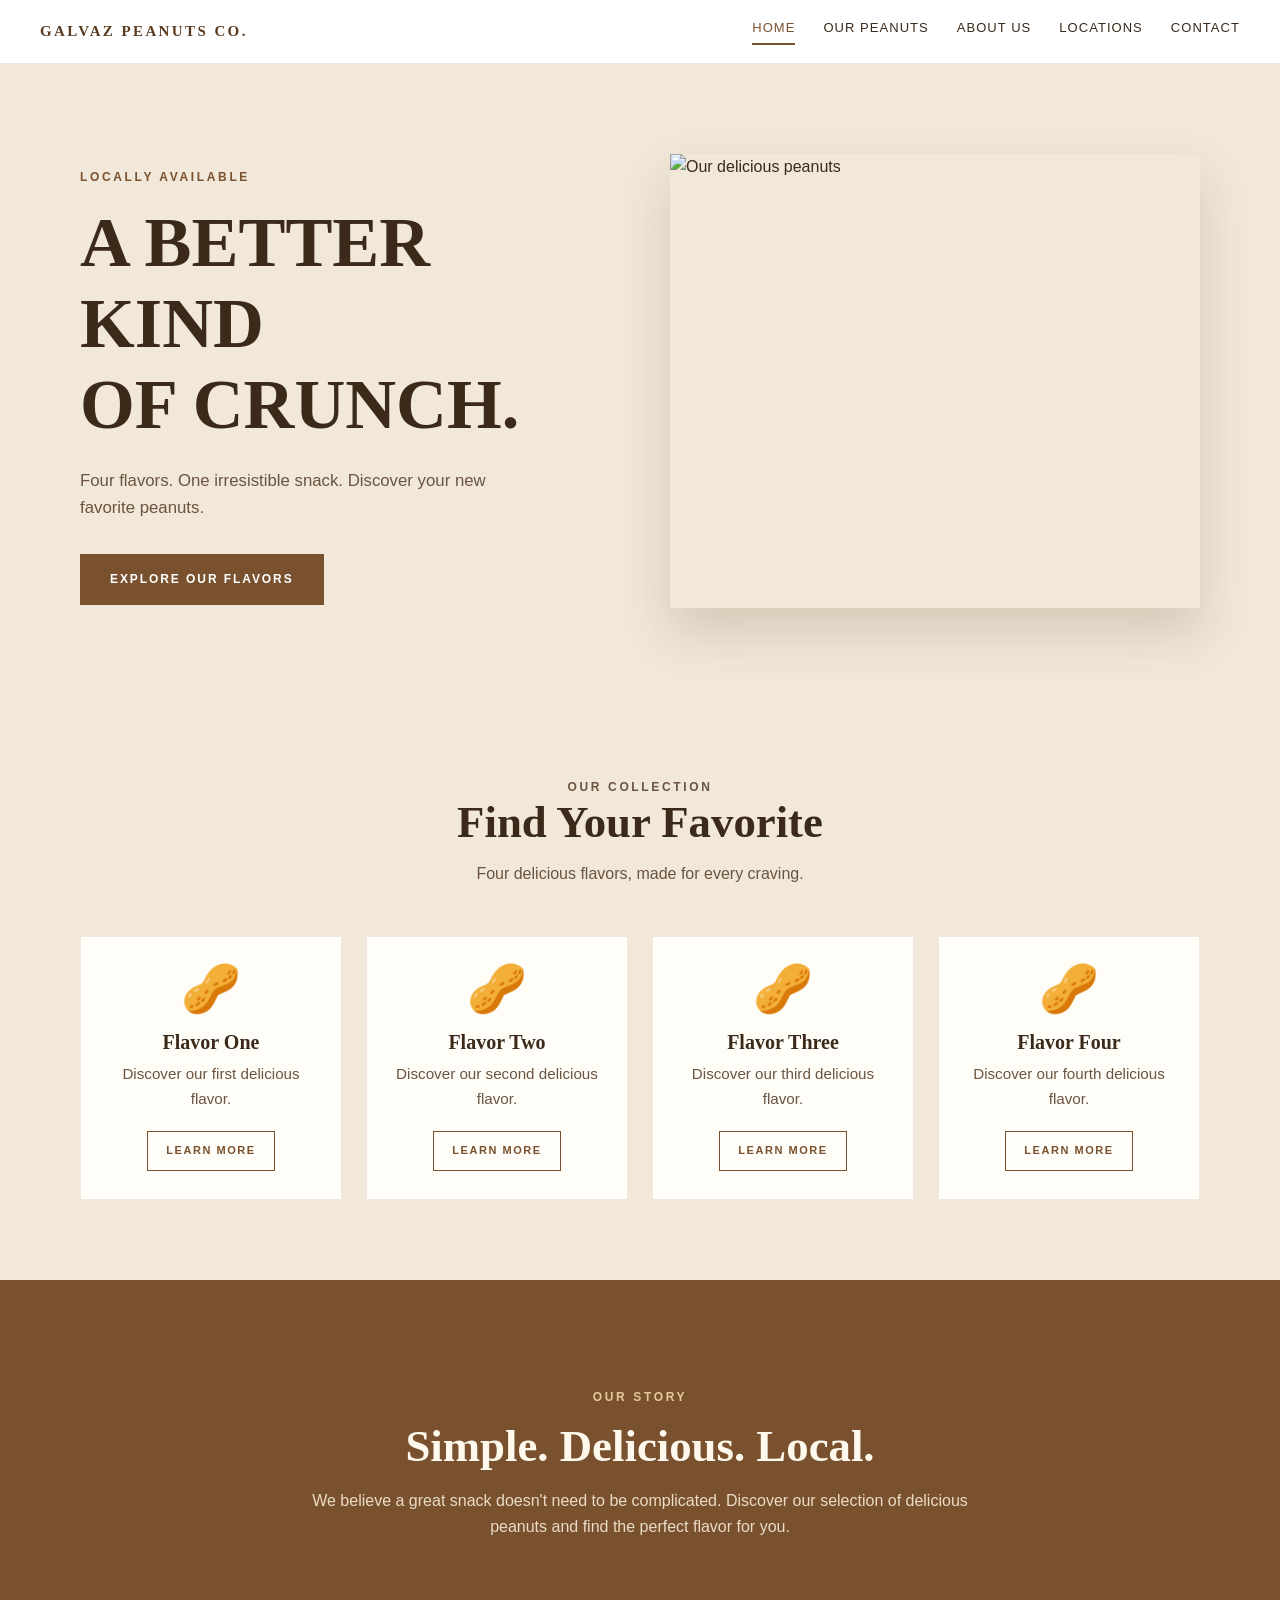
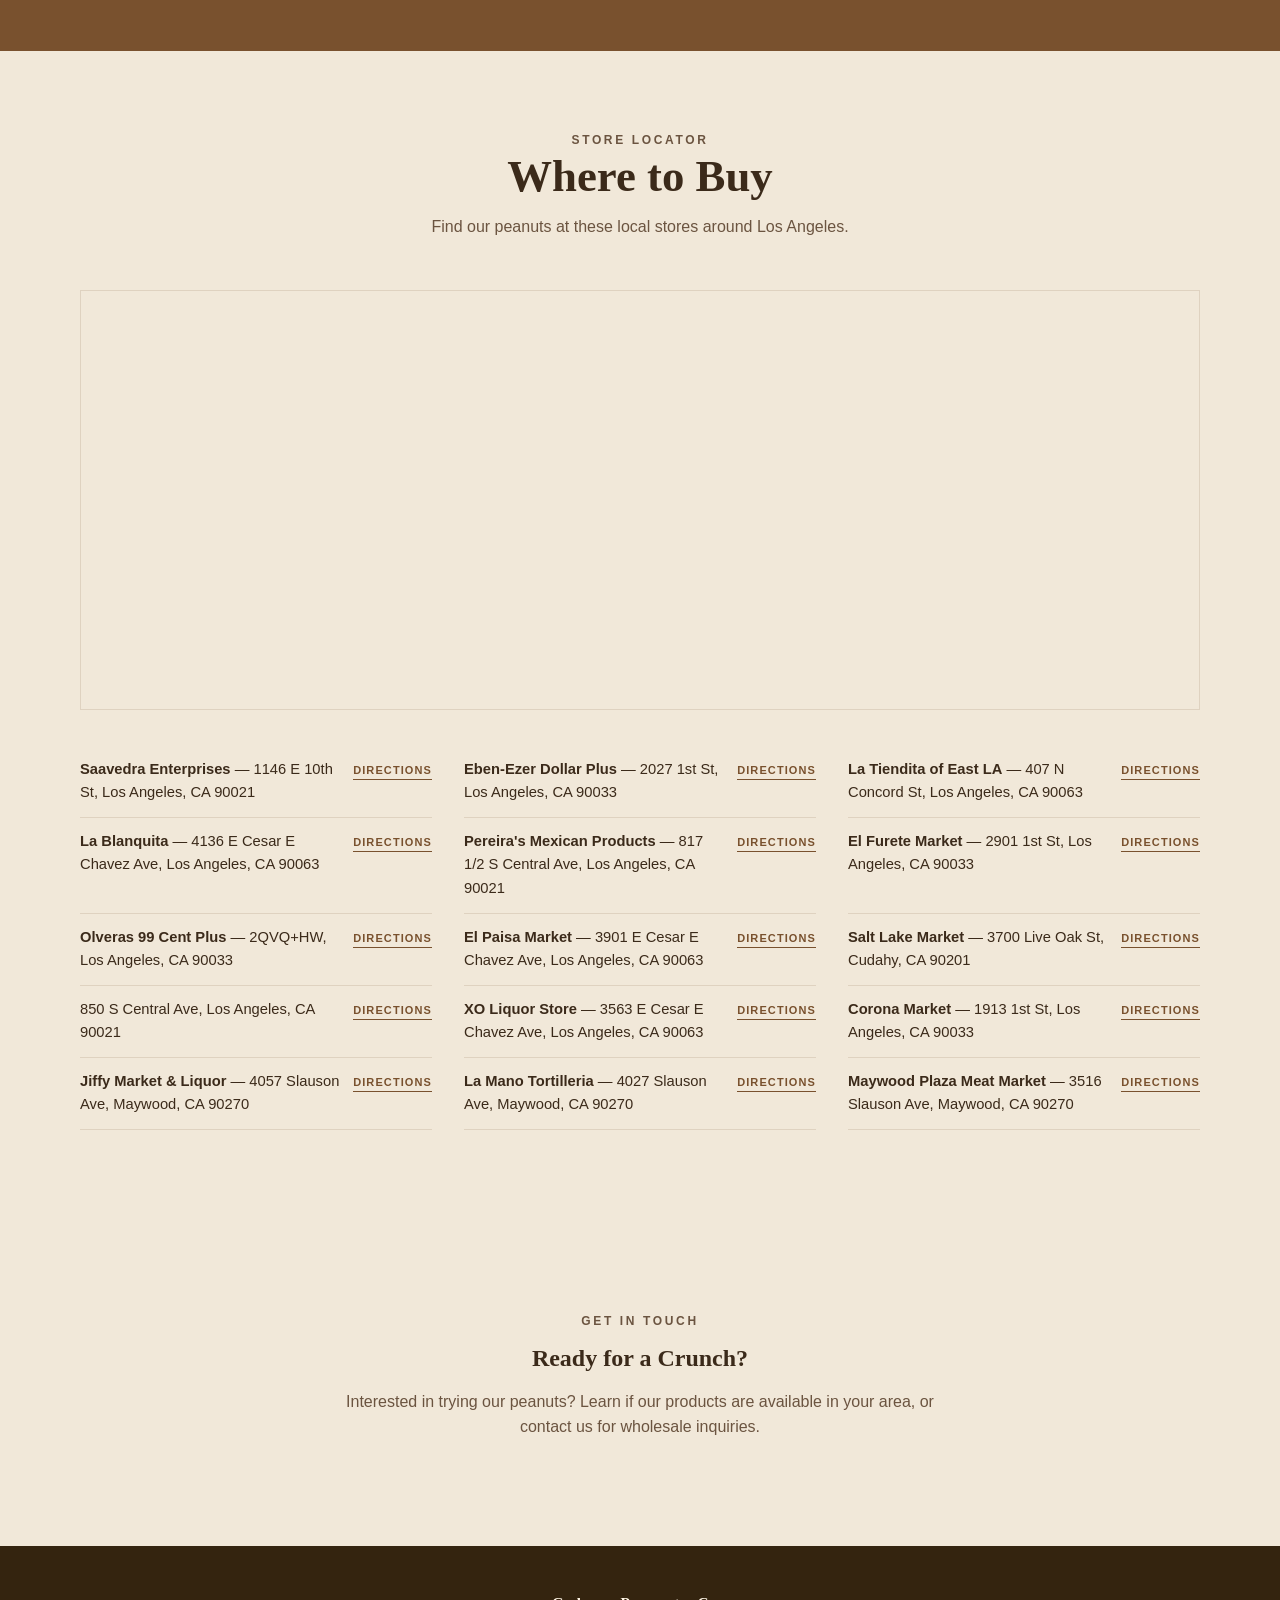
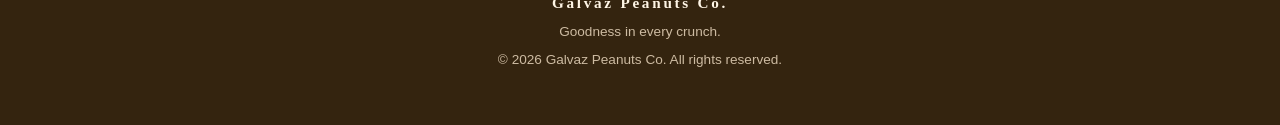
==== index.html @ 505f944d "Files for the blueprint of the web" ====
<!DOCTYPE html>
<html lang="en">

<head>
    <meta charset="UTF-8">
    <meta name="viewport" content="width=device-width, initial-scale=1.0">

    <title>Galvaz Peanuts Co. | Fresh & Delicious</title>

    <link rel="stylesheet" href="style.css">

    <!-- Leaflet: free map library, no API key needed -->
    <link rel="stylesheet" href="https://unpkg.com/leaflet@1.9.4/dist/leaflet.css">
    <script src="https://unpkg.com/leaflet@1.9.4/dist/leaflet.js" defer></script>

    <script src="script.js" defer></script>
</head>

<body>

    <!-- Navigation Bar -->
    <header class="navbar">
        <a href="#" class="logo">Galvaz Peanuts Co.</a>

        <nav class="nav-links">
            <a href="#home">Home</a>
            <a href="#products">Our Peanuts</a>
            <a href="#about">About Us</a>
            <a href="#locations">Locations</a>
            <a href="#contact">Contact</a>
        </nav>

        <!-- Only visible on phones; script.js opens and closes the menu -->
        <button class="menu-toggle" type="button" aria-label="Open menu">☰</button>
    </header>


    <!-- Hero Section -->
    <section class="hero" id="home">

        <div class="hero-content">

            <p class="subtitle">LOCALLY AVAILABLE</p>

            <h1>A BETTER KIND<br>OF CRUNCH.</h1>

            <p class="hero-description">
                Four flavors. One irresistible snack.
                Discover your new favorite peanuts.
            </p>

            <a href="#products" class="main-button">
                EXPLORE OUR FLAVORS
            </a>

        </div>

        <div class="hero-image">
            <img
                src="https://placehold.co/700x600/F1E8D9/79512E?text=Peanut+Product+Photography"
                alt="Our delicious peanuts">
        </div>

    </section>


    <!-- Products Section -->
    <section class="products" id="products">

        <div class="section-heading">
            <p class="subtitle">OUR COLLECTION</p>
            <h2>Find Your Favorite</h2>
            <p>Four delicious flavors, made for every craving.</p>
        </div>

        <div class="product-grid">

            <div class="product-card">
                <div class="product-image">🥜</div>
                <h3>Flavor One</h3>
                <p>Discover our first delicious flavor.</p>
                <a href="#contact" class="product-button">
                    Learn More
                </a>
            </div>

            <div class="product-card">
                <div class="product-image">🥜</div>
                <h3>Flavor Two</h3>
                <p>Discover our second delicious flavor.</p>
                <a href="#contact" class="product-button">
                    Learn More
                </a>
            </div>

            <div class="product-card">
                <div class="product-image">🥜</div>
                <h3>Flavor Three</h3>
                <p>Discover our third delicious flavor.</p>
                <a href="#contact" class="product-button">
                    Learn More
                </a>
            </div>

            <div class="product-card">
                <div class="product-image">🥜</div>
                <h3>Flavor Four</h3>
                <p>Discover our fourth delicious flavor.</p>
                <a href="#contact" class="product-button">
                    Learn More
                </a>
            </div>

        </div>

    </section>


    <!-- About Section -->
    <section class="about" id="about">

        <div class="about-content">
            <p class="subtitle">OUR STORY</p>

            <h2>Simple. Delicious. Local.</h2>

            <p>
                We believe a great snack doesn't need to be complicated.
                Discover our selection of delicious peanuts and find
                the perfect flavor for you.
            </p>
        </div>

    </section>


    <!-- Locations Section -->
    <section class="locations" id="locations">

        <div class="section-heading">
            <p class="subtitle">STORE LOCATOR</p>
            <h2>Where to Buy</h2>
            <p>Find our peanuts at these local stores around Los Angeles.</p>
        </div>

        <!-- Leaflet draws the map inside this div -->
        <div id="map" class="map"></div>

        <!-- script.js fills this list from the same store data as the map -->
        <ul class="store-list" id="store-list"></ul>

    </section>


    <!-- Contact Section -->
    <section class="contact" id="contact">

        <p class="subtitle">GET IN TOUCH</p>

        <h2>Ready for a Crunch?</h2>

        <p>
            Interested in trying our peanuts?
            Learn if our products are available in your area, or contact us for wholesale inquiries.
        </p>

    </section>


    <!-- Footer -->
    <footer class="footer">

        <h3>Galvaz Peanuts Co.</h3>

        <p>Goodness in every crunch.</p>

        <p>© <span id="year"></span> Galvaz Peanuts Co. All rights reserved.</p>

    </footer>

</body>
</html>
---- style.css ----
/* ============================================================
   style.css  -  how the Galvaz Peanuts page LOOKS
   ============================================================

   Organised top to bottom, in the same order as index.html:

       1. Colours and base settings
       2. Navigation bar
       3. Hero (the big opening section)
       4. Products
       5. About
       6. Contact form
       7. Footer
       8. Mobile screens

   A rule looks like:   selector { property: value; }
   The selector is the class from your HTML, e.g. ".hero".
   ============================================================ */


/* ------------------------------------------------------------
   1. COLOURS AND BASE SETTINGS

   Variables store a colour once and reuse it everywhere.
   Change --brown here and the whole site updates.
   ------------------------------------------------------------ */

:root {
    --cream: #F1E8D9;        /* page background */
    --cream-light: #FFFDF8;  /* card background */
    --brown: #79512E;        /* main brand colour */
    --brown-dark: #5A3B20;   /* hover / footer */
    --ink: #3B2A1A;          /* main text */
    --muted: #6B5440;        /* secondary text */
}

/* Removes the browser's default spacing so we control it ourselves. */
* {
    box-sizing: border-box;
}

html {
    /* Links glide instead of jumping (CSS version of the JS smooth scroll). */
    scroll-behavior: smooth;
}

body {
    margin: 0;
    background-color: var(--cream);
    color: var(--ink);
    font-family: "Helvetica Neue", Arial, sans-serif;
    line-height: 1.6;
}

/* Headings use a serif font for a more classic, "brand" feel. */
h1, h2, h3 {
    margin: 0 0 16px;
    font-family: Georgia, "Times New Roman", serif;
    line-height: 1.15;
}

a {
    color: inherit;
    text-decoration: none;
}

img {
    display: block;
    max-width: 100%;
}

/* Stops the sticky navbar covering the top of each section when you jump to it. */
section {
    scroll-margin-top: 80px;
}


/* ------------------------------------------------------------
   2. NAVIGATION BAR
   ------------------------------------------------------------ */

.navbar {
    /* sticky = stays at the top while you scroll */
    position: sticky;
    top: 0;
    z-index: 100;

    display: flex;
    align-items: center;
    justify-content: space-between;
    gap: 24px;

    padding: 18px 40px;
    background-color: #ffffff;
    border-bottom: 1px solid rgba(121, 81, 46, 0.15);
}

.logo {
    font-family: Georgia, "Times New Roman", serif;
    font-size: 15px;
    font-weight: 700;
    letter-spacing: 0.16em;
    text-transform: uppercase;
    color: var(--brown-dark);
}

.nav-links {
    display: flex;
    gap: 28px;
}

.nav-links a {
    padding-bottom: 4px;
    font-size: 13px;
    letter-spacing: 0.08em;
    text-transform: uppercase;
    border-bottom: 2px solid transparent;
    transition: color 0.2s, border-color 0.2s;
}

/* .active is added by script.js for the section you are viewing. */
.nav-links a:hover,
.nav-links a.active {
    color: var(--brown);
    border-bottom-color: var(--brown);
}

/* Hidden on desktop, shown on phones (rule 8). */
.menu-toggle {
    display: none;
}


/* ------------------------------------------------------------
   3. HERO
   Two columns: text on the left, image on the right.
   ------------------------------------------------------------ */

.hero {
    display: grid;
    grid-template-columns: 1fr 1fr;
    align-items: center;
    gap: 60px;

    max-width: 1200px;
    margin: 0 auto;
    padding: 90px 40px;
}

.subtitle {
    margin-bottom: 14px;
    font-size: 12px;
    font-weight: 700;
    letter-spacing: 0.22em;
    text-transform: uppercase;
    color: var(--brown);
}

.hero h1 {
    /* clamp(min, ideal, max) = scales with screen width, never too small or big. */
    font-size: clamp(2.6rem, 6vw, 4.4rem);
    margin-bottom: 24px;
}

.hero-description {
    max-width: 44ch;
    margin-bottom: 32px;
    font-size: 1.05rem;
    color: var(--muted);
}

.main-button {
    display: inline-block;
    padding: 16px 30px;
    background-color: var(--brown);
    color: #ffffff;
    font-family: inherit;
    font-size: 12px;
    font-weight: 700;
    letter-spacing: 0.16em;
    text-transform: uppercase;
    border: none;
    cursor: pointer;
    transition: background-color 0.2s, transform 0.2s;
}

.main-button:hover {
    background-color: var(--brown-dark);
    transform: translateY(-2px);
}

.hero-image img {
    width: 100%;
    /* Keeps the image the same shape whatever size loads. */
    aspect-ratio: 7 / 6;
    object-fit: cover;
    box-shadow: 0 24px 48px rgba(90, 59, 32, 0.18);
}


/* ------------------------------------------------------------
   4. PRODUCTS
   ------------------------------------------------------------ */

.products {
    max-width: 1200px;
    margin: 0 auto;
    padding: 80px 40px;
}

.section-heading {
    max-width: 640px;
    margin: 0 auto 50px;
    text-align: center;
}

.section-heading h2 {
    font-size: clamp(2rem, 4vw, 2.8rem);
    margin-bottom: 12px;
}

.section-heading p {
    margin: 0;
    color: var(--muted);
}

.product-grid {
    display: grid;
    /* auto-fit + minmax: as many columns as fit, each at least 220px. */
    grid-template-columns: repeat(auto-fit, minmax(220px, 1fr));
    gap: 24px;
}

.product-card {
    display: flex;
    flex-direction: column;
    padding: 28px 24px;
    text-align: center;
    background-color: var(--cream-light);
    border: 1px solid rgba(121, 81, 46, 0.12);
    transition: transform 0.2s, box-shadow 0.2s;
}

.product-card:hover {
    transform: translateY(-6px);
    box-shadow: 0 18px 34px rgba(90, 59, 32, 0.14);
}

.product-image {
    margin-bottom: 18px;
    font-size: 3rem;
    line-height: 1;
}

.product-card h3 {
    font-size: 1.25rem;
    margin-bottom: 8px;
}

.product-card p {
    /* flex-grow pushes the button to the bottom of every card. */
    flex-grow: 1;
    margin: 0 0 20px;
    font-size: 0.95rem;
    color: var(--muted);
}

.product-button {
    align-self: center;
    padding: 10px 18px;
    font-size: 11px;
    font-weight: 700;
    letter-spacing: 0.14em;
    text-transform: uppercase;
    color: var(--brown);
    border: 1px solid var(--brown);
    transition: background-color 0.2s, color 0.2s;
}

.product-button:hover {
    background-color: var(--brown);
    color: #ffffff;
}

/* Single-product page (flavor-one.html, flavor-two.html, ...) */
.product-detail {
    max-width: 600px;
    margin: 0 auto;
    text-align: center;
}

.product-detail .product-image {
    font-size: 4rem;
}

.product-detail p {
    margin-bottom: 28px;
    color: var(--muted);
}


/* ------------------------------------------------------------
   5. ABOUT
   Full-width brown band for contrast.
   ------------------------------------------------------------ */

.about {
    padding: 96px 40px;
    background-color: var(--brown);
    text-align: center;
}

.about-content {
    max-width: 660px;
    margin: 0 auto;
}

/* Lighter gold on the brown background, so the label stays readable. */
.about .subtitle {
    color: #E9C79B;
}

.about h2 {
    font-size: clamp(2rem, 4vw, 2.8rem);
    color: #FFF8EC;
}

.about p {
    color: #EADCC6;
}


/* ------------------------------------------------------------
   6. CONTACT FORM
   ------------------------------------------------------------ */

.contact {
    max-width: 700px;
    margin: 0 auto;
    padding: 90px 40px;
    text-align: center;
}

.contact > p {
    color: var(--muted);
}

.contact-form {
    display: flex;
    flex-direction: column;
    gap: 14px;
    margin-top: 30px;
    text-align: left;
}

.contact-form input,
.contact-form textarea {
    width: 100%;
    padding: 14px 16px;
    font: inherit;
    color: var(--ink);
    background-color: var(--cream-light);
    border: 1px solid rgba(121, 81, 46, 0.25);
}

.contact-form input:focus,
.contact-form textarea:focus {
    outline: 2px solid var(--brown);
    outline-offset: 1px;
}

.contact-form textarea {
    min-height: 150px;
    resize: vertical;
}

/* Empty space reserved for the success/error message from script.js. */
#form-message {
    min-height: 24px;
    margin: 0;
    font-size: 0.9rem;
    font-weight: 600;
    color: var(--brown-dark);
}

.contact-form .main-button {
    align-self: center;
}


/* ------------------------------------------------------------
   STORE LOCATOR
   ------------------------------------------------------------ */

.locations {
    max-width: 1200px;
    margin: 0 auto;
    padding: 80px 40px;
}

.map {
    position: relative;
    /* z-index 0 keeps Leaflet's zoom buttons under the sticky navbar */
    z-index: 0;
    height: 420px;
    margin-bottom: 36px;
    border: 1px solid rgba(121, 81, 46, 0.15);
}

.store-list {
    display: grid;
    grid-template-columns: repeat(auto-fit, minmax(280px, 1fr));
    gap: 0 32px;
    margin: 0;
    padding: 0;
    list-style: none;
}

.store-list li {
    display: flex;
    align-items: baseline;
    justify-content: space-between;
    gap: 12px;
    padding: 12px 0;
    border-bottom: 1px solid rgba(121, 81, 46, 0.15);
    font-size: 0.92rem;
}

.store-address {
    color: var(--ink);
}

.store-directions {
    flex-shrink: 0;
    font-size: 11px;
    font-weight: 700;
    letter-spacing: 0.1em;
    text-transform: uppercase;
    color: var(--brown);
    border-bottom: 1px solid var(--brown);
}

.store-directions:hover {
    color: var(--brown-dark);
    border-bottom-color: var(--brown-dark);
}


/* ------------------------------------------------------------
   7. FOOTER
   ------------------------------------------------------------ */

.footer {
    padding: 48px 24px;
    background-color: #34240F;
    text-align: center;
}

.footer h3 {
    margin-bottom: 10px;
    font-size: 0.95rem;
    letter-spacing: 0.18em;
    color: #FFF6E6;
}

.footer p {
    margin: 6px 0;
    font-size: 0.85rem;
    color: #CDBBA2;
}


/* ------------------------------------------------------------
   8. MOBILE SCREENS
   Everything inside @media only applies below that width.
   ------------------------------------------------------------ */

@media (max-width: 900px) {

    /* Hero becomes one column instead of two. */
    .hero {
        grid-template-columns: 1fr;
        gap: 40px;
        padding: 60px 24px;
    }

    .products,
    .contact {
        padding: 64px 24px;
    }

    .locations {
        padding: 64px 24px;
    }

    .map {
        height: 340px;
    }

    .about {
        padding: 72px 24px;
    }
}

@media (max-width: 700px) {

    .navbar {
        padding: 16px 20px;
    }

    /* Show the hamburger button. */
    .menu-toggle {
        display: block;
        padding: 4px 8px;
        background: none;
        border: none;
        font-size: 1.6rem;
        line-height: 1;
        color: var(--brown-dark);
        cursor: pointer;
    }

    /* The menu is hidden until .open is added by script.js. */
    .nav-links {
        display: none;
        position: absolute;
        top: 100%;
        left: 0;
        right: 0;
        flex-direction: column;
        gap: 0;
        padding: 8px 20px 16px;
        background-color: #ffffff;
        border-bottom: 1px solid rgba(121, 81, 46, 0.15);
    }

    .nav-links.open {
        display: flex;
    }

    .nav-links a {
        padding: 12px 0;
        border-bottom: 1px solid rgba(121, 81, 46, 0.12);
    }
}
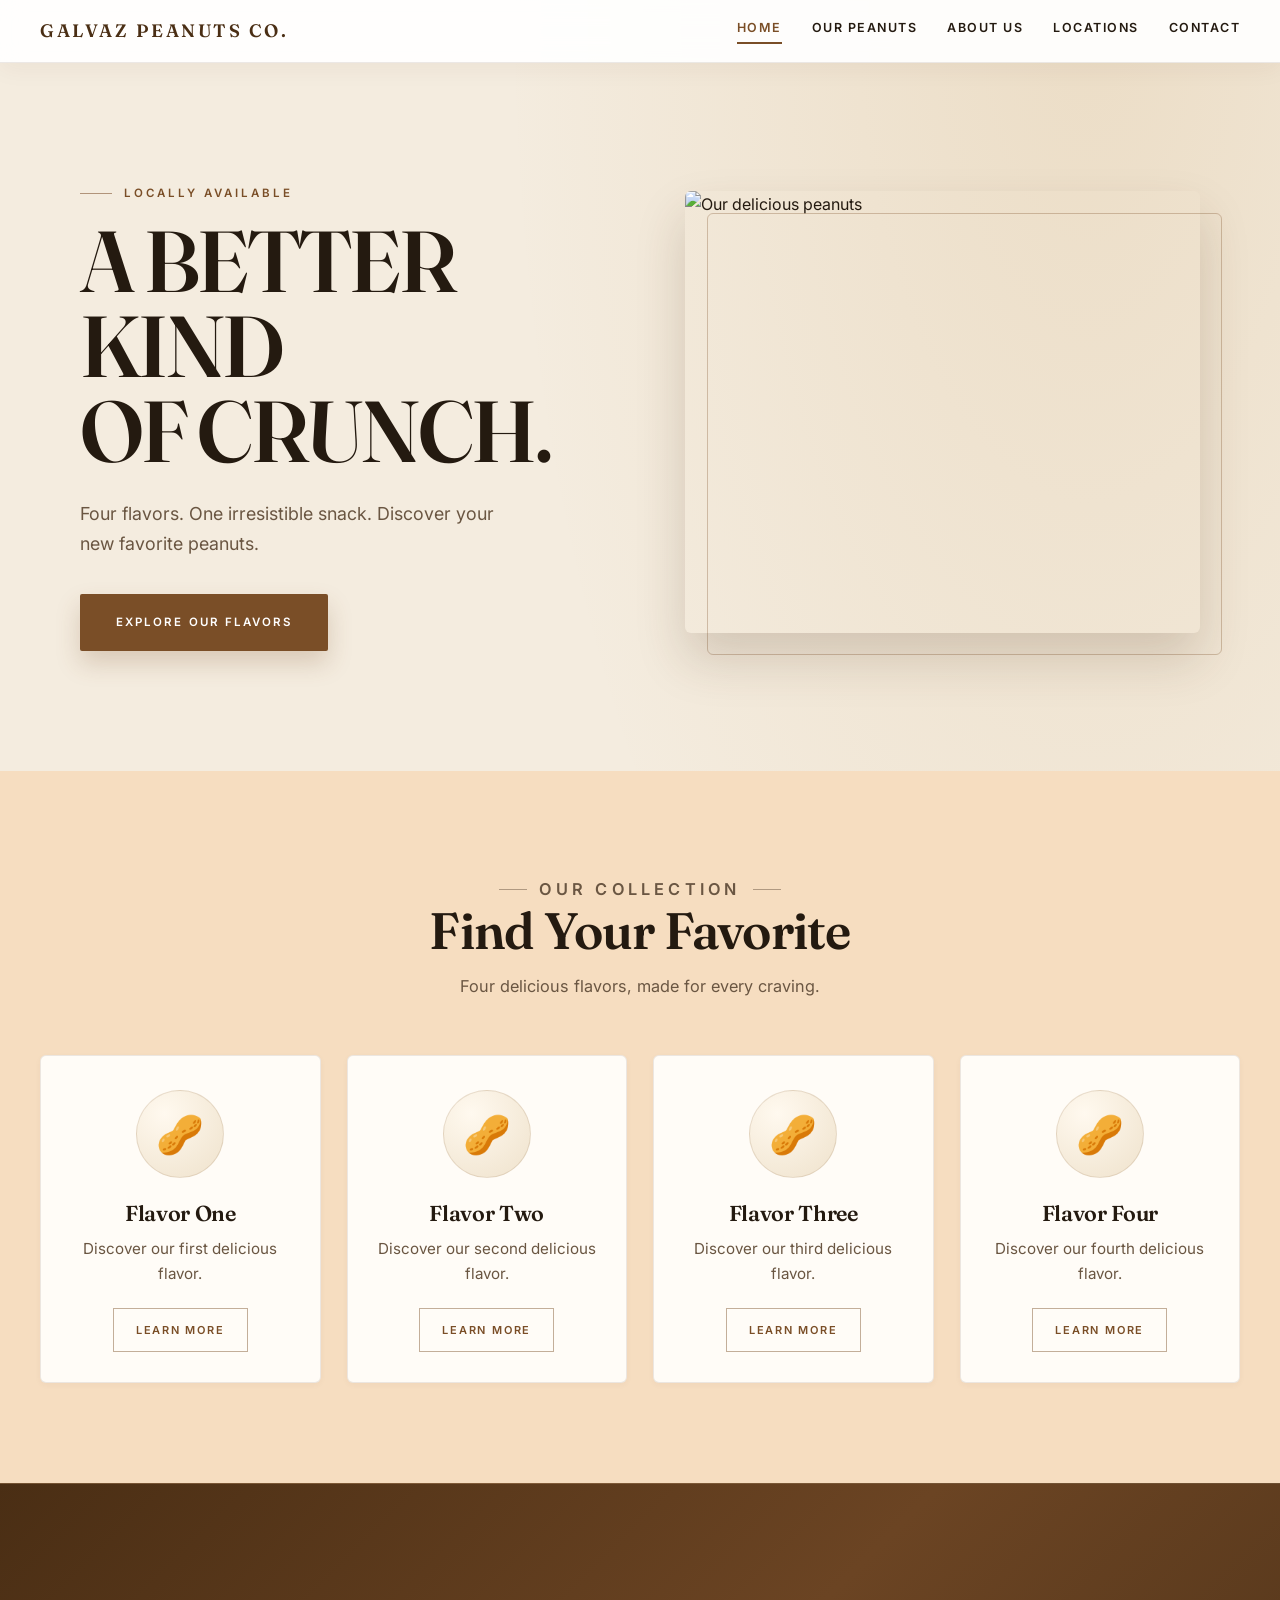
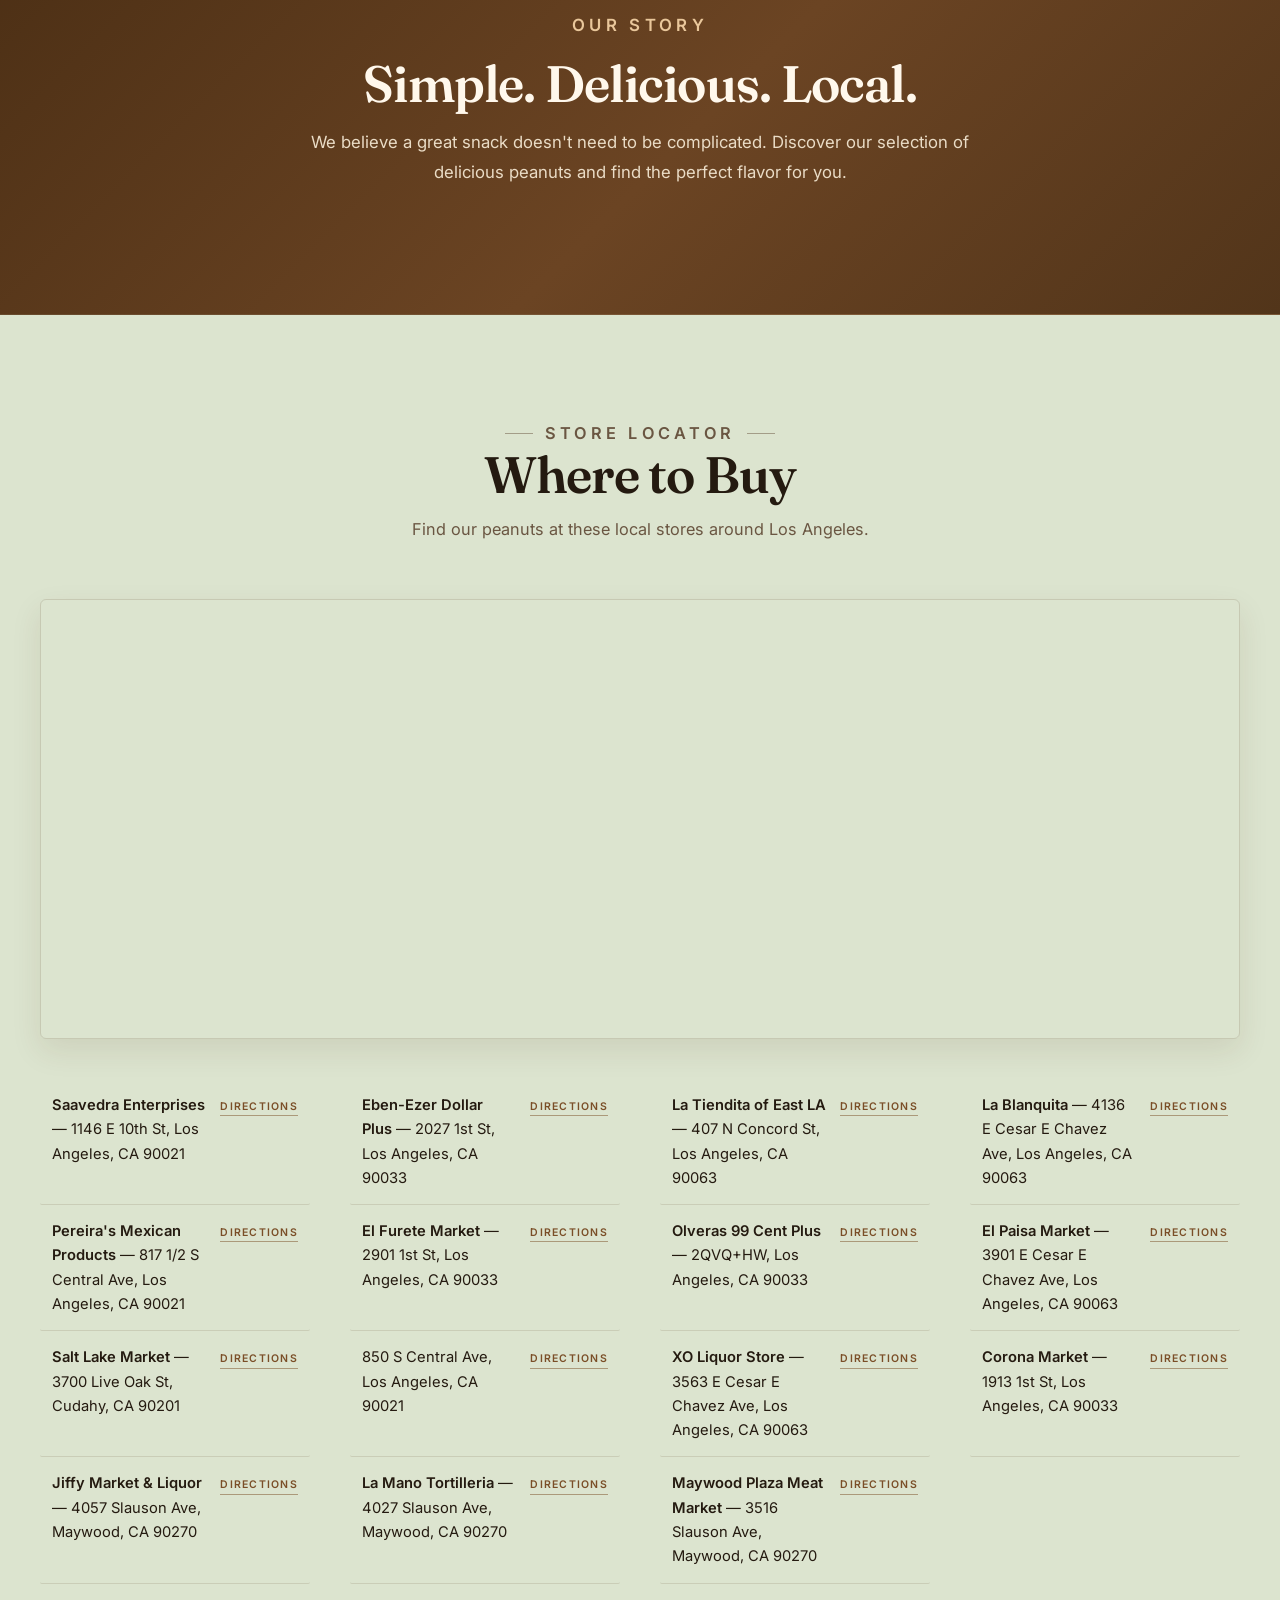
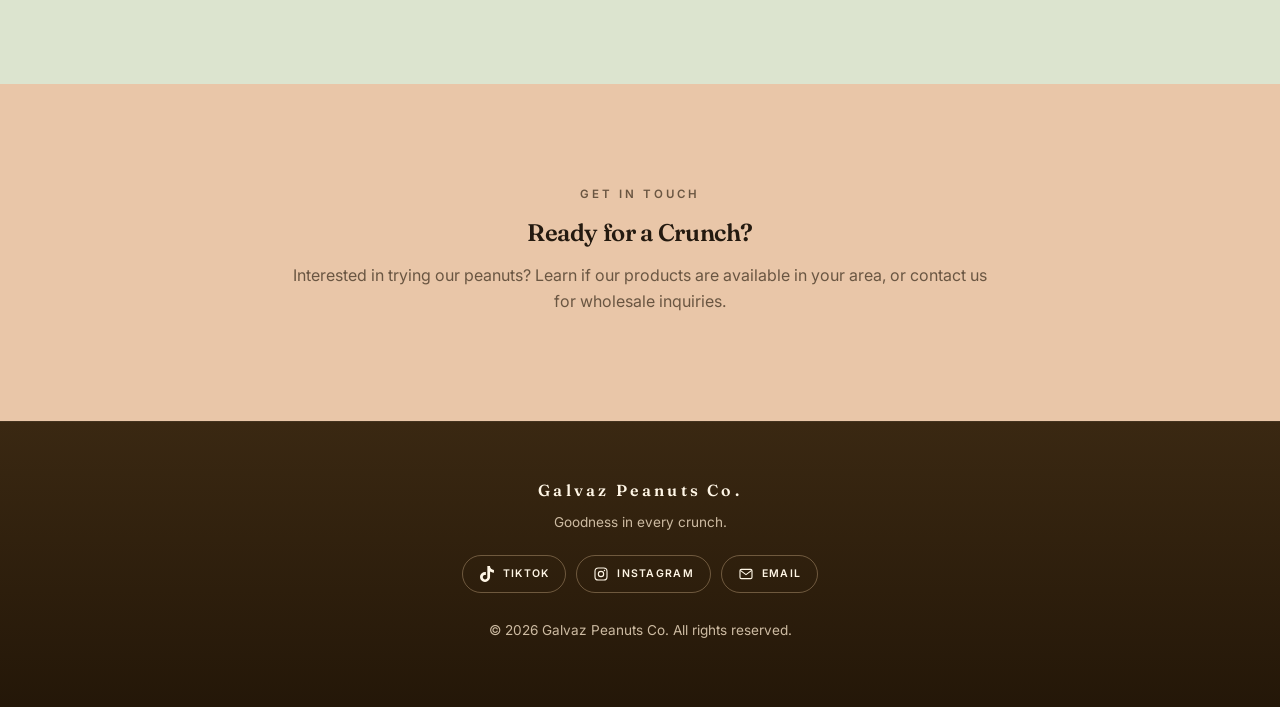
==== commit 67219506: "Updated further, still WIP" ====
--- a/index.html
+++ b/index.html
@@ -8,6 +8,11 @@
     <title>Galvaz Peanuts Co. | Fresh & Delicious</title>
 
     <link rel="stylesheet" href="style.css">
+
+    <!-- Web fonts: Fraunces for headings, Inter for body text -->
+    <link rel="preconnect" href="https://fonts.googleapis.com">
+    <link rel="preconnect" href="https://fonts.gstatic.com" crossorigin>
+    <link href="https://fonts.googleapis.com/css2?family=Fraunces:opsz,wght@9..144,600;9..144,700&family=Inter:wght@400;500;600;700&display=swap" rel="stylesheet">
 
     <!-- Leaflet: free map library, no API key needed -->
     <link rel="stylesheet" href="https://unpkg.com/leaflet@1.9.4/dist/leaflet.css">
@@ -67,7 +72,7 @@
     <!-- Products Section -->
     <section class="products" id="products">
 
-        <div class="section-heading">
+        <div class="section-heading reveal">
             <p class="subtitle">OUR COLLECTION</p>
             <h2>Find Your Favorite</h2>
             <p>Four delicious flavors, made for every craving.</p>
@@ -119,7 +124,7 @@
     <!-- About Section -->
     <section class="about" id="about">
 
-        <div class="about-content">
+        <div class="about-content reveal">
             <p class="subtitle">OUR STORY</p>
 
             <h2>Simple. Delicious. Local.</h2>
@@ -137,14 +142,14 @@
     <!-- Locations Section -->
     <section class="locations" id="locations">
 
-        <div class="section-heading">
+        <div class="section-heading reveal">
             <p class="subtitle">STORE LOCATOR</p>
             <h2>Where to Buy</h2>
             <p>Find our peanuts at these local stores around Los Angeles.</p>
         </div>
 
         <!-- Leaflet draws the map inside this div -->
-        <div id="map" class="map"></div>
+        <div id="map" class="map reveal"></div>
 
         <!-- script.js fills this list from the same store data as the map -->
         <ul class="store-list" id="store-list"></ul>
@@ -153,7 +158,7 @@
 
 
     <!-- Contact Section -->
-    <section class="contact" id="contact">
+    <section class="contact reveal" id="contact">
 
         <p class="subtitle">GET IN TOUCH</p>
 
@@ -174,6 +179,34 @@
 
         <p>Goodness in every crunch.</p>
 
+        <div class="social-links">
+
+            <a href="https://www.tiktok.com/@luisitospeanuts8" target="_blank" rel="noopener">
+                <svg viewBox="0 0 24 24" aria-hidden="true" fill="currentColor">
+                    <path d="M12.525.02c1.31-.02 2.61-.01 3.91-.02.08 1.53.63 3.09 1.75 4.17 1.12 1.11 2.7 1.62 4.24 1.79v4.03c-1.44-.05-2.89-.35-4.2-.97-.57-.26-1.1-.59-1.62-.93-.01 2.92.01 5.84-.02 8.75-.08 1.4-.54 2.79-1.35 3.94-1.31 1.92-3.58 3.17-5.91 3.21-1.43.08-2.86-.31-4.08-1.03-2.02-1.19-3.44-3.37-3.65-5.71-.02-.5-.03-1-.01-1.49.18-1.9 1.12-3.72 2.58-4.96 1.66-1.44 3.98-2.13 6.15-1.72.02 1.48-.04 2.96-.04 4.44-.99-.32-2.15-.23-3.02.37-.63.41-1.11 1.04-1.36 1.75-.21.51-.15 1.07-.14 1.61.24 1.64 1.82 3.02 3.5 2.87 1.12-.01 2.19-.66 2.77-1.61.19-.33.4-.67.41-1.06.1-1.79.06-3.57.07-5.36.01-4.03-.01-8.05.02-12.07z"/>
+                </svg>
+                TikTok
+            </a>
+
+            <a href="https://www.instagram.com/galvezpeanuts_/" target="_blank" rel="noopener">
+                <svg viewBox="0 0 24 24" aria-hidden="true" fill="none" stroke="currentColor" stroke-width="1.7" stroke-linecap="round" stroke-linejoin="round">
+                    <rect x="3" y="3" width="18" height="18" rx="5"/>
+                    <circle cx="12" cy="12" r="4"/>
+                    <circle cx="17.2" cy="6.8" r="1.1" fill="currentColor" stroke="none"/>
+                </svg>
+                Instagram
+            </a>
+
+            <a href="mailto:galvezpeanuts@gmail.com">
+                <svg viewBox="0 0 24 24" aria-hidden="true" fill="none" stroke="currentColor" stroke-width="1.7" stroke-linecap="round" stroke-linejoin="round">
+                    <rect x="3" y="5" width="18" height="14" rx="2"/>
+                    <path d="m4 7 8 6 8-6"/>
+                </svg>
+                Email
+            </a>
+
+        </div>
+
         <p>© <span id="year"></span> Galvaz Peanuts Co. All rights reserved.</p>
 
     </footer>
--- a/style.css
+++ b/style.css
@@ -11,7 +11,8 @@
        5. About
        6. Contact form
        7. Footer
-       8. Mobile screens
+       8. Animations
+       9. Mobile screens
 
    A rule looks like:   selector { property: value; }
    The selector is the class from your HTML, e.g. ".hero".
@@ -26,12 +27,31 @@
    ------------------------------------------------------------ */
 
 :root {
-    --cream: #F1E8D9;        /* page background */
-    --cream-light: #FFFDF8;  /* card background */
-    --brown: #79512E;        /* main brand colour */
-    --brown-dark: #5A3B20;   /* hover / footer */
-    --ink: #3B2A1A;          /* main text */
-    --muted: #6B5440;        /* secondary text */
+    /* Type: two fonts, one for headings, one for everything else.
+       Both load from Google Fonts in each HTML file. The names after
+       the real font are fallbacks used if the download fails. */
+    --font-display: "Fraunces", Georgia, "Times New Roman", serif;
+    --font-body: "Inter", "Helvetica Neue", Arial, sans-serif;
+
+    /* Colour */
+    --cream: #F4ECDF;        /* page background */
+    --cream-light: #FFFCF7;  /* card background */
+    --brown: #7A4E27;        /* main brand colour */
+    --brown-dark: #4A2E14;   /* hover / footer */
+    --gold: #B9822F;         /* small accents */
+    --ink: #241A10;          /* main text */
+    --muted: #6A5642;        /* secondary text */
+
+    /* One background colour per section, so each band of the page
+       looks different as you scroll. */
+    --band-products: #F6DDC0;   /* warm peach */
+    --band-locations: #DCE4CF;  /* soft sage */
+    --band-contact: #E9C6A8;    /* terracotta */
+
+    /* Corners and shadows, so every box matches. */
+    --radius: 6px;
+    --shadow-soft: 0 12px 30px rgba(74, 46, 20, 0.10);
+    --shadow-lift: 0 26px 50px rgba(74, 46, 20, 0.18);
 }
 
 /* Removes the browser's default spacing so we control it ourselves. */
@@ -47,16 +67,28 @@
 body {
     margin: 0;
     background-color: var(--cream);
+    /* A warm glow at the top of the page, behind the hero. */
+    background-image: radial-gradient(70% 50% at 85% 0%, rgba(185, 130, 47, 0.14), transparent 65%);
+    background-repeat: no-repeat;
     color: var(--ink);
-    font-family: "Helvetica Neue", Arial, sans-serif;
-    line-height: 1.6;
+    font-family: var(--font-body);
+    line-height: 1.65;
+    -webkit-font-smoothing: antialiased;
+}
+
+/* The colour of selected text - a small brand touch. */
+::selection {
+    background-color: var(--gold);
+    color: #ffffff;
 }
 
 /* Headings use a serif font for a more classic, "brand" feel. */
 h1, h2, h3 {
     margin: 0 0 16px;
-    font-family: Georgia, "Times New Roman", serif;
-    line-height: 1.15;
+    font-family: var(--font-display);
+    font-weight: 600;
+    letter-spacing: -0.015em;
+    line-height: 1.08;
 }
 
 a {
@@ -67,6 +99,12 @@
 img {
     display: block;
     max-width: 100%;
+}
+
+/* A visible gold ring when you tab through the page with the keyboard. */
+:focus-visible {
+    outline: 2px solid var(--gold);
+    outline-offset: 3px;
 }
 
 /* Stops the sticky navbar covering the top of each section when you jump to it. */
@@ -90,42 +128,67 @@
     justify-content: space-between;
     gap: 24px;
 
-    padding: 18px 40px;
-    background-color: #ffffff;
-    border-bottom: 1px solid rgba(121, 81, 46, 0.15);
+    padding: 16px 40px;
+    /* Slightly see-through, so content blurs underneath as you scroll. */
+    background-color: rgba(255, 255, 255, 0.92);
+    backdrop-filter: blur(12px);
+    border-bottom: 1px solid rgba(74, 46, 20, 0.10);
+    box-shadow: 0 6px 24px rgba(74, 46, 20, 0.05);
 }
 
 .logo {
-    font-family: Georgia, "Times New Roman", serif;
-    font-size: 15px;
-    font-weight: 700;
-    letter-spacing: 0.16em;
+    font-family: var(--font-display);
+    font-size: 18px;
+    font-weight: 600;
+    letter-spacing: 0.14em;
     text-transform: uppercase;
     color: var(--brown-dark);
+    white-space: nowrap;
 }
 
 .nav-links {
     display: flex;
-    gap: 28px;
+    gap: 30px;
 }
 
 .nav-links a {
-    padding-bottom: 4px;
-    font-size: 13px;
-    letter-spacing: 0.08em;
+    position: relative;
+    padding-bottom: 6px;
+    font-size: 12.5px;
+    font-weight: 600;
+    letter-spacing: 0.12em;
     text-transform: uppercase;
-    border-bottom: 2px solid transparent;
-    transition: color 0.2s, border-color 0.2s;
+    transition: color 0.2s;
+}
+
+/* The underline that grows out from the left on hover.
+   It is an invisible line that widens, not a real border, so it
+   slides instead of snapping on. */
+.nav-links a::after {
+    content: "";
+    position: absolute;
+    left: 0;
+    bottom: 0;
+    width: 100%;
+    height: 2px;
+    background-color: var(--brown);
+    transform: scaleX(0);
+    transform-origin: left;
+    transition: transform 0.25s ease;
 }
 
 /* .active is added by script.js for the section you are viewing. */
 .nav-links a:hover,
 .nav-links a.active {
     color: var(--brown);
-    border-bottom-color: var(--brown);
-}
-
-/* Hidden on desktop, shown on phones (rule 8). */
+}
+
+.nav-links a:hover::after,
+.nav-links a.active::after {
+    transform: scaleX(1);
+}
+
+/* Hidden on desktop, shown on phones (rule 9). */
 .menu-toggle {
     display: none;
 }
@@ -138,63 +201,101 @@
 
 .hero {
     display: grid;
-    grid-template-columns: 1fr 1fr;
+    /* A little more room for the text than the photo. */
+    grid-template-columns: 1.05fr 1fr;
     align-items: center;
-    gap: 60px;
+    gap: 64px;
 
     max-width: 1200px;
     margin: 0 auto;
-    padding: 90px 40px;
+    padding: 110px 40px 120px;
 }
 
 .subtitle {
-    margin-bottom: 14px;
-    font-size: 12px;
-    font-weight: 700;
-    letter-spacing: 0.22em;
+    margin-bottom: 16px;
+    font-size: 11.5px;
+    font-weight: 600;
+    letter-spacing: 0.26em;
     text-transform: uppercase;
     color: var(--brown);
 }
 
+/* A short line in front of the label, like most modern sites use. */
+.hero .subtitle {
+    display: inline-flex;
+    align-items: center;
+    gap: 12px;
+}
+
+.hero .subtitle::before {
+    content: "";
+    width: 32px;
+    height: 1px;
+    background-color: currentColor;
+    opacity: 0.55;
+}
+
 .hero h1 {
     /* clamp(min, ideal, max) = scales with screen width, never too small or big. */
-    font-size: clamp(2.6rem, 6vw, 4.4rem);
-    margin-bottom: 24px;
+    font-size: clamp(3rem, 7.5vw, 5.4rem);
+    line-height: 0.98;
+    letter-spacing: -0.03em;
+    margin-bottom: 26px;
 }
 
 .hero-description {
-    max-width: 44ch;
-    margin-bottom: 32px;
-    font-size: 1.05rem;
+    max-width: 40ch;
+    margin-bottom: 36px;
+    font-size: 1.12rem;
     color: var(--muted);
 }
 
 .main-button {
     display: inline-block;
-    padding: 16px 30px;
+    padding: 19px 36px;
     background-color: var(--brown);
     color: #ffffff;
     font-family: inherit;
-    font-size: 12px;
-    font-weight: 700;
-    letter-spacing: 0.16em;
+    font-size: 11.5px;
+    font-weight: 600;
+    letter-spacing: 0.18em;
     text-transform: uppercase;
     border: none;
+    border-radius: 2px;
     cursor: pointer;
-    transition: background-color 0.2s, transform 0.2s;
+    box-shadow: 0 12px 24px rgba(122, 78, 39, 0.22);
+    transition: background-color 0.2s, transform 0.2s, box-shadow 0.2s;
 }
 
 .main-button:hover {
     background-color: var(--brown-dark);
     transform: translateY(-2px);
+    box-shadow: 0 18px 32px rgba(74, 46, 20, 0.28);
+}
+
+/* The photo gets a thin offset frame behind it - a common
+   magazine-style trick that makes a plain image feel designed. */
+.hero-image {
+    position: relative;
+}
+
+.hero-image::before {
+    content: "";
+    position: absolute;
+    inset: 22px -22px -22px 22px;
+    border: 1px solid rgba(122, 78, 39, 0.30);
+    border-radius: var(--radius);
 }
 
 .hero-image img {
+    /* position: relative lifts the photo above the frame. */
+    position: relative;
     width: 100%;
     /* Keeps the image the same shape whatever size loads. */
     aspect-ratio: 7 / 6;
     object-fit: cover;
-    box-shadow: 0 24px 48px rgba(90, 59, 32, 0.18);
+    border-radius: var(--radius);
+    box-shadow: var(--shadow-lift);
 }
 
 
@@ -202,99 +303,135 @@
    4. PRODUCTS
    ------------------------------------------------------------ */
 
+/* Each section paints its own colour right across the page.
+   The padding is what keeps the content centred and 1200px wide:
+   max(40px, ...) means "whichever is bigger", so phones get 40px
+   and wide screens get the extra space split evenly. */
 .products {
-    max-width: 1200px;
-    margin: 0 auto;
-    padding: 80px 40px;
+    background-color: var(--band-products);
+    padding: 100px max(40px, calc((100% - 1200px) / 2));
 }
 
 .section-heading {
-    max-width: 640px;
-    margin: 0 auto 50px;
+    max-width: 660px;
+    margin: 0 auto 56px;
     text-align: center;
 }
 
+/* Short lines either side of the small label above each heading. */
+.section-heading .subtitle {
+    display: inline-flex;
+    align-items: center;
+    gap: 12px;
+}
+
+.section-heading .subtitle::before,
+.section-heading .subtitle::after {
+    content: "";
+    width: 28px;
+    height: 1px;
+    background-color: currentColor;
+    opacity: 0.5;
+}
+
 .section-heading h2 {
-    font-size: clamp(2rem, 4vw, 2.8rem);
-    margin-bottom: 12px;
+    font-size: clamp(2.1rem, 4.6vw, 3.2rem);
+    margin-bottom: 14px;
 }
 
 .section-heading p {
     margin: 0;
+    font-size: 1.02rem;
     color: var(--muted);
 }
 
 .product-grid {
     display: grid;
-    /* auto-fit + minmax: as many columns as fit, each at least 220px. */
-    grid-template-columns: repeat(auto-fit, minmax(220px, 1fr));
-    gap: 24px;
+    /* auto-fit + minmax: as many columns as fit, each at least 230px. */
+    grid-template-columns: repeat(auto-fit, minmax(230px, 1fr));
+    gap: 26px;
 }
 
 .product-card {
     display: flex;
     flex-direction: column;
-    padding: 28px 24px;
+    padding: 34px 26px 30px;
     text-align: center;
     background-color: var(--cream-light);
-    border: 1px solid rgba(121, 81, 46, 0.12);
-    transition: transform 0.2s, box-shadow 0.2s;
+    border: 1px solid rgba(74, 46, 20, 0.10);
+    border-radius: var(--radius);
+    box-shadow: 0 2px 6px rgba(74, 46, 20, 0.04);
+    transition: transform 0.25s ease, box-shadow 0.25s ease, border-color 0.25s ease;
 }
 
 .product-card:hover {
-    transform: translateY(-6px);
-    box-shadow: 0 18px 34px rgba(90, 59, 32, 0.14);
-}
-
+    transform: translateY(-8px);
+    border-color: rgba(122, 78, 39, 0.28);
+    box-shadow: var(--shadow-lift);
+}
+
+/* The emoji sits in a soft circle instead of floating in empty space. */
 .product-image {
-    margin-bottom: 18px;
-    font-size: 3rem;
+    display: grid;
+    place-items: center;
+    width: 88px;
+    height: 88px;
+    margin: 0 auto 24px;
+    font-size: 2.4rem;
     line-height: 1;
+    border-radius: 50%;
+    background: radial-gradient(circle at 32% 26%, #FFF9EF, #EFE2CC);
+    border: 1px solid rgba(122, 78, 39, 0.14);
 }
 
 .product-card h3 {
-    font-size: 1.25rem;
-    margin-bottom: 8px;
+    font-size: 1.35rem;
+    margin-bottom: 10px;
 }
 
 .product-card p {
     /* flex-grow pushes the button to the bottom of every card. */
     flex-grow: 1;
-    margin: 0 0 20px;
+    margin: 0 0 22px;
     font-size: 0.95rem;
     color: var(--muted);
 }
 
 .product-button {
     align-self: center;
-    padding: 10px 18px;
+    padding: 12px 22px;
     font-size: 11px;
-    font-weight: 700;
-    letter-spacing: 0.14em;
+    font-weight: 600;
+    letter-spacing: 0.16em;
     text-transform: uppercase;
     color: var(--brown);
-    border: 1px solid var(--brown);
-    transition: background-color 0.2s, color 0.2s;
+    border: 1px solid rgba(122, 78, 39, 0.45);
+    transition: background-color 0.2s, color 0.2s, border-color 0.2s;
 }
 
 .product-button:hover {
     background-color: var(--brown);
+    border-color: var(--brown);
     color: #ffffff;
 }
 
 /* Single-product page (flavor-one.html, flavor-two.html, ...) */
 .product-detail {
-    max-width: 600px;
+    max-width: 620px;
     margin: 0 auto;
     text-align: center;
 }
 
 .product-detail .product-image {
-    font-size: 4rem;
+    width: 112px;
+    height: 112px;
+    margin-bottom: 28px;
+    font-size: 3.2rem;
 }
 
 .product-detail p {
-    margin-bottom: 28px;
+    margin-bottom: 30px;
+    font-size: 1.05rem;
     color: var(--muted);
 }
 
@@ -305,13 +442,16 @@
    ------------------------------------------------------------ */
 
 .about {
-    padding: 96px 40px;
-    background-color: var(--brown);
+    padding: 110px 40px;
+    /* A diagonal gradient instead of one flat colour, so the band has depth. */
+    background: linear-gradient(135deg, #4A2E14 0%, #6B4423 55%, #52351A 100%);
+    border-top: 1px solid rgba(233, 199, 155, 0.18);
+    border-bottom: 1px solid rgba(233, 199, 155, 0.18);
     text-align: center;
 }
 
 .about-content {
-    max-width: 660px;
+    max-width: 680px;
     margin: 0 auto;
 }
 
@@ -321,12 +461,14 @@
 }
 
 .about h2 {
-    font-size: clamp(2rem, 4vw, 2.8rem);
+    font-size: clamp(2.1rem, 4.6vw, 3.2rem);
     color: #FFF8EC;
 }
 
 .about p {
     color: #EADCC6;
+    font-size: 1.05rem;
+    line-height: 1.75;
 }
 
 
@@ -335,9 +477,8 @@
    ------------------------------------------------------------ */
 
 .contact {
-    max-width: 700px;
-    margin: 0 auto;
-    padding: 90px 40px;
+    background-color: var(--band-contact);
+    padding: 90px max(40px, calc((100% - 700px) / 2));
     text-align: center;
 }
 
@@ -393,24 +534,27 @@
    ------------------------------------------------------------ */
 
 .locations {
-    max-width: 1200px;
-    margin: 0 auto;
-    padding: 80px 40px;
+    background-color: var(--band-locations);
+    padding: 100px max(40px, calc((100% - 1200px) / 2));
 }
 
 .map {
     position: relative;
     /* z-index 0 keeps Leaflet's zoom buttons under the sticky navbar */
     z-index: 0;
-    height: 420px;
-    margin-bottom: 36px;
-    border: 1px solid rgba(121, 81, 46, 0.15);
+    height: 440px;
+    margin-bottom: 40px;
+    border: 1px solid rgba(74, 46, 20, 0.14);
+    border-radius: var(--radius);
+    /* Rounds off the map's corners. */
+    overflow: hidden;
+    box-shadow: var(--shadow-soft);
 }
 
 .store-list {
     display: grid;
-    grid-template-columns: repeat(auto-fit, minmax(280px, 1fr));
-    gap: 0 32px;
+    grid-template-columns: repeat(auto-fit, minmax(260px, 1fr));
+    gap: 0 40px;
     margin: 0;
     padding: 0;
     list-style: none;
@@ -420,24 +564,36 @@
     display: flex;
     align-items: baseline;
     justify-content: space-between;
-    gap: 12px;
-    padding: 12px 0;
-    border-bottom: 1px solid rgba(121, 81, 46, 0.15);
+    gap: 14px;
+    padding: 14px 12px;
+    border-bottom: 1px solid rgba(74, 46, 20, 0.12);
+    border-radius: 2px;
     font-size: 0.92rem;
+    transition: background-color 0.2s ease;
+}
+
+/* The row you are pointing at gets a faint tint. */
+.store-list li:hover {
+    background-color: rgba(122, 78, 39, 0.06);
 }
 
 .store-address {
     color: var(--ink);
 }
 
+.store-address strong {
+    font-weight: 600;
+}
+
 .store-directions {
     flex-shrink: 0;
-    font-size: 11px;
-    font-weight: 700;
-    letter-spacing: 0.1em;
+    font-size: 10.5px;
+    font-weight: 600;
+    letter-spacing: 0.12em;
     text-transform: uppercase;
     color: var(--brown);
-    border-bottom: 1px solid var(--brown);
+    border-bottom: 1px solid rgba(122, 78, 39, 0.5);
+    transition: color 0.2s, border-color 0.2s;
 }
 
 .store-directions:hover {
@@ -451,15 +607,18 @@
    ------------------------------------------------------------ */
 
 .footer {
-    padding: 48px 24px;
-    background-color: #34240F;
+    padding: 60px 24px;
+    background: linear-gradient(180deg, #3A2812 0%, #241708 100%);
+    border-top: 1px solid rgba(233, 199, 155, 0.16);
     text-align: center;
 }
 
 .footer h3 {
-    margin-bottom: 10px;
-    font-size: 0.95rem;
-    letter-spacing: 0.18em;
+    margin-bottom: 12px;
+    font-family: var(--font-display);
+    font-size: 1rem;
+    font-weight: 600;
+    letter-spacing: 0.2em;
     color: #FFF6E6;
 }
 
@@ -469,9 +628,153 @@
     color: #CDBBA2;
 }
 
-
-/* ------------------------------------------------------------
-   8. MOBILE SCREENS
+/* Social buttons: one row of outlined pills under the tagline. */
+.social-links {
+    display: flex;
+    flex-wrap: wrap;
+    justify-content: center;
+    gap: 10px;
+    margin: 22px 0 26px;
+}
+
+.social-links a {
+    display: inline-flex;
+    align-items: center;
+    gap: 8px;
+    padding: 9px 16px;
+    font-size: 10.5px;
+    font-weight: 600;
+    letter-spacing: 0.12em;
+    text-transform: uppercase;
+    color: #FFF6E6;
+    border: 1px solid rgba(233, 199, 155, 0.35);
+    border-radius: 999px;
+    transition: background-color 0.2s, border-color 0.2s;
+}
+
+.social-links a:hover {
+    background-color: rgba(233, 199, 155, 0.16);
+    border-color: rgba(233, 199, 155, 0.7);
+}
+
+.social-links svg {
+    width: 16px;
+    height: 16px;
+    flex-shrink: 0;
+}
+
+
+/* ------------------------------------------------------------
+   8. ANIMATIONS
+
+   Decoration only - if a browser ignores these rules the site
+   still works normally.
+
+   There are two kinds:
+
+   - .reveal  : starts invisible, then fades up the first time it
+                scrolls into view. script.js adds .is-visible.
+   - keyframes: play once by themselves when the page loads
+                (the hero, and the single flavour pages).
+   ------------------------------------------------------------ */
+
+/* The movement every animation below shares.
+   It changes "translate" and "opacity" rather than the "transform"
+   property, so it never fights the hover lift on the cards. */
+@keyframes fade-up {
+    from {
+        opacity: 0;
+        translate: 0 26px;
+    }
+    to {
+        opacity: 1;
+        translate: 0 0;
+    }
+}
+
+/* Waiting state: invisible until script.js notices it on screen. */
+.reveal {
+    opacity: 0;
+}
+
+.reveal.is-visible {
+    /* "both" holds the last frame, so the element stays visible.
+       --delay is set per element in script.js to make a stagger. */
+    animation: fade-up 0.8s ease both;
+    animation-delay: var(--delay, 0s);
+}
+
+
+/* ---- Hero: each piece arrives just after the one above it ---- */
+
+.hero-content > * {
+    animation: fade-up 0.8s ease both;
+}
+
+.hero-content > :nth-child(1) { animation-delay: 0.1s; }
+.hero-content > :nth-child(2) { animation-delay: 0.2s; }
+.hero-content > :nth-child(3) { animation-delay: 0.35s; }
+.hero-content > :nth-child(4) { animation-delay: 0.5s; }
+
+/* The photo fades in and settles from a slightly larger size. */
+@keyframes fade-scale {
+    from {
+        opacity: 0;
+        scale: 1.04;
+    }
+    to {
+        opacity: 1;
+        scale: 1;
+    }
+}
+
+.hero-image {
+    animation: fade-scale 1.1s ease 0.25s both;
+}
+
+
+/* ---- Product cards and flavour pages ---- */
+
+/* The peanut emoji lifts slightly when you hover its card. */
+.product-card .product-image {
+    transition: transform 0.35s ease, box-shadow 0.35s ease;
+}
+
+.product-card:hover .product-image {
+    transform: scale(1.06);
+    box-shadow: 0 10px 20px rgba(74, 46, 20, 0.12);
+}
+
+/* Single flavour page: the product fades in when it opens. */
+.product-detail {
+    animation: fade-up 0.8s ease 0.15s both;
+}
+
+
+/* ---- Visitors who ask their system to "reduce motion" ----
+   The animations are switched off, and nothing stays hidden. */
+
+@media (prefers-reduced-motion: reduce) {
+
+    .reveal {
+        opacity: 1;
+        animation: none;
+    }
+
+    .hero-content > *,
+    .hero-image,
+    .product-detail {
+        animation: none;
+    }
+
+    .product-card:hover .product-image {
+        transform: none;
+    }
+}
+
+
+/* ------------------------------------------------------------
+   9. MOBILE SCREENS
    Everything inside @media only applies below that width.
    ------------------------------------------------------------ */
 
@@ -480,32 +783,66 @@
     /* Hero becomes one column instead of two. */
     .hero {
         grid-template-columns: 1fr;
-        gap: 40px;
-        padding: 60px 24px;
+        gap: 48px;
+        padding: 80px 24px 90px;
+    }
+
+    /* The offset frame would poke off the side of a phone screen. */
+    .hero-image::before {
+        display: none;
     }
 
     .products,
     .contact {
-        padding: 64px 24px;
+        padding: 80px 24px;
     }
 
     .locations {
-        padding: 64px 24px;
+        padding: 80px 24px;
     }
 
     .map {
-        height: 340px;
+        height: 360px;
+    }
+
+    /* Below this width the full menu is still showing, so it needs
+       slightly smaller text and gaps to fit on one line. */
+    .navbar {
+        padding: 14px 24px;
+    }
+
+    .logo {
+        font-size: 15px;
+    }
+
+    .nav-links {
+        gap: 18px;
+    }
+
+    .nav-links a {
+        font-size: 11.5px;
+        letter-spacing: 0.08em;
     }
 
     .about {
-        padding: 72px 24px;
+        padding: 88px 24px;
     }
 }
 
 @media (max-width: 700px) {
 
     .navbar {
-        padding: 16px 20px;
+        padding: 14px 20px;
+    }
+
+    .logo {
+        font-size: 14px;
+        letter-spacing: 0.10em;
+    }
+
+    /* A slightly smaller headline on phones, so it does not crowd the screen. */
+    .hero h1 {
+        font-size: clamp(2.5rem, 10vw, 3.4rem);
     }
 
     /* Show the hamburger button. */
@@ -540,6 +877,14 @@
 
     .nav-links a {
         padding: 12px 0;
+        font-size: 12.5px;
+        letter-spacing: 0.12em;
         border-bottom: 1px solid rgba(121, 81, 46, 0.12);
     }
-}
+
+    /* The sliding underline is a desktop touch. In the stacked menu it
+       would sit right on top of the row divider, so switch it off. */
+    .nav-links a::after {
+        display: none;
+    }
+}
